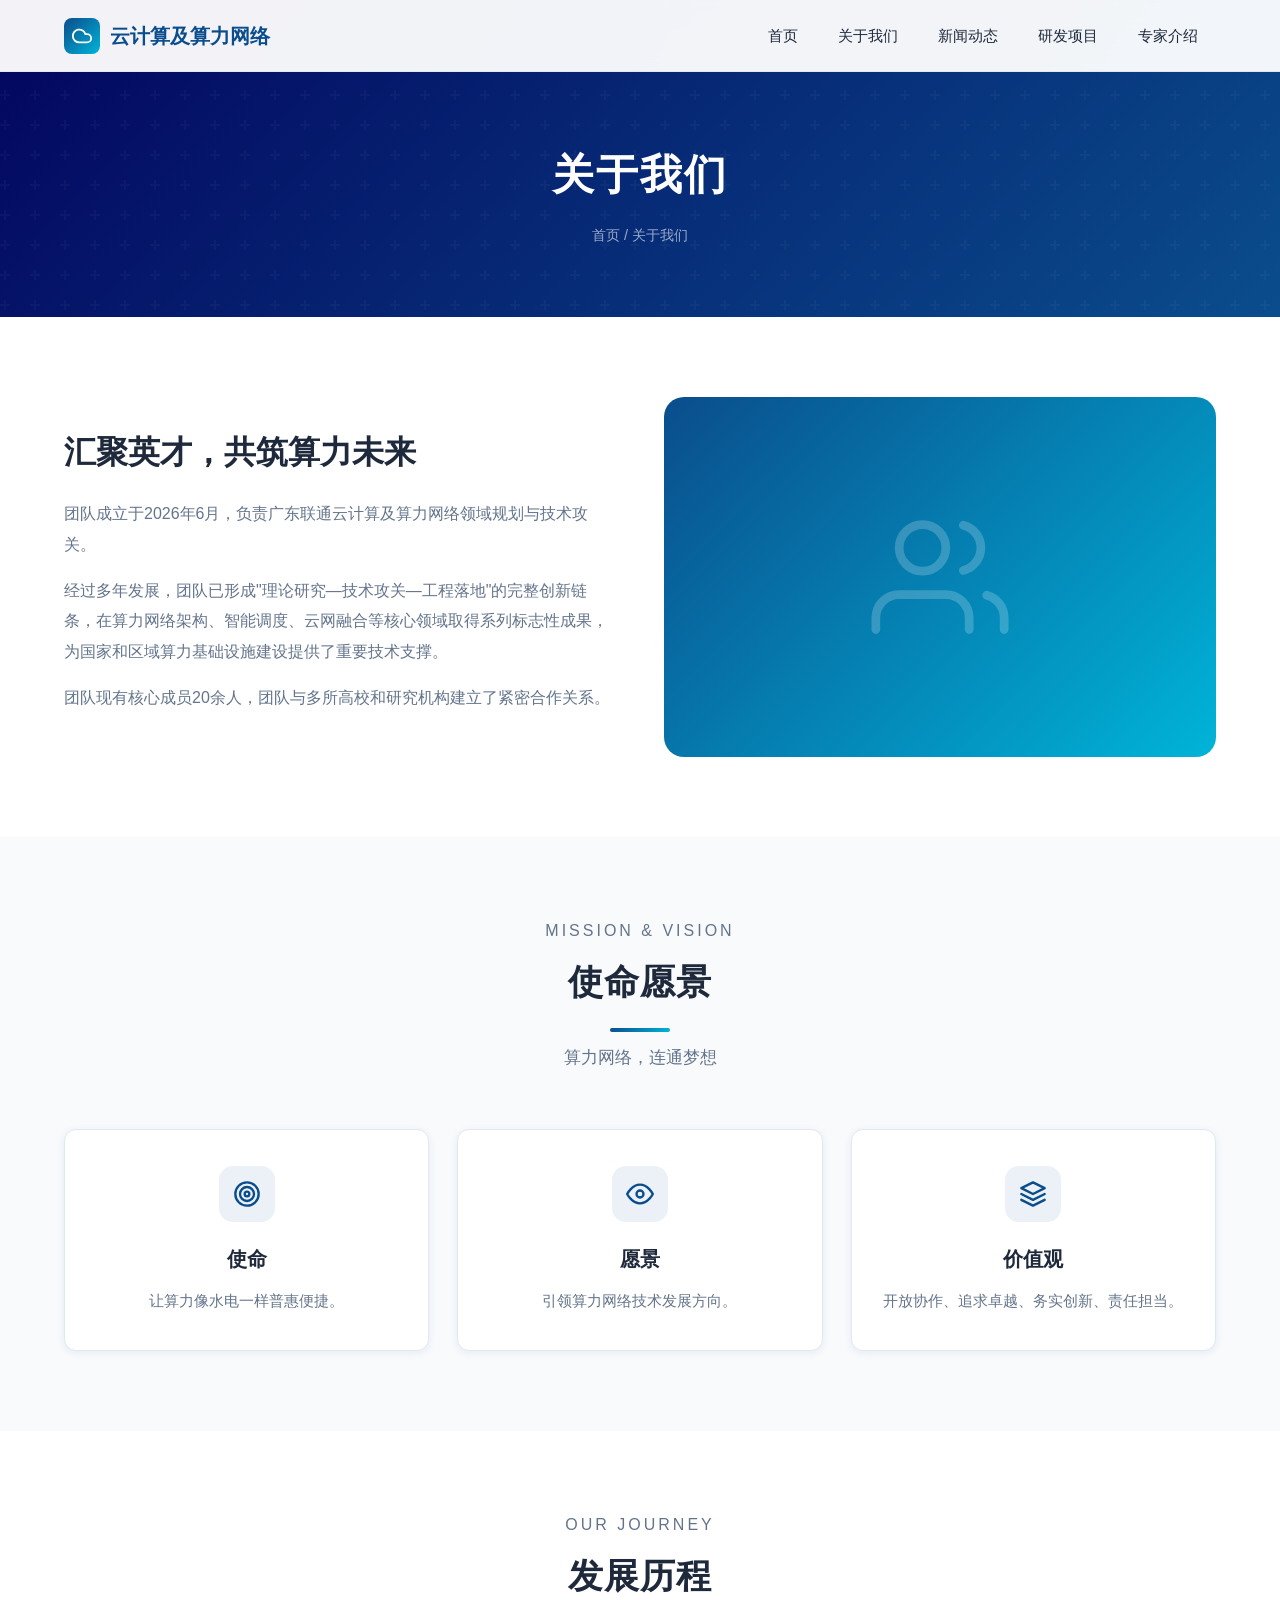
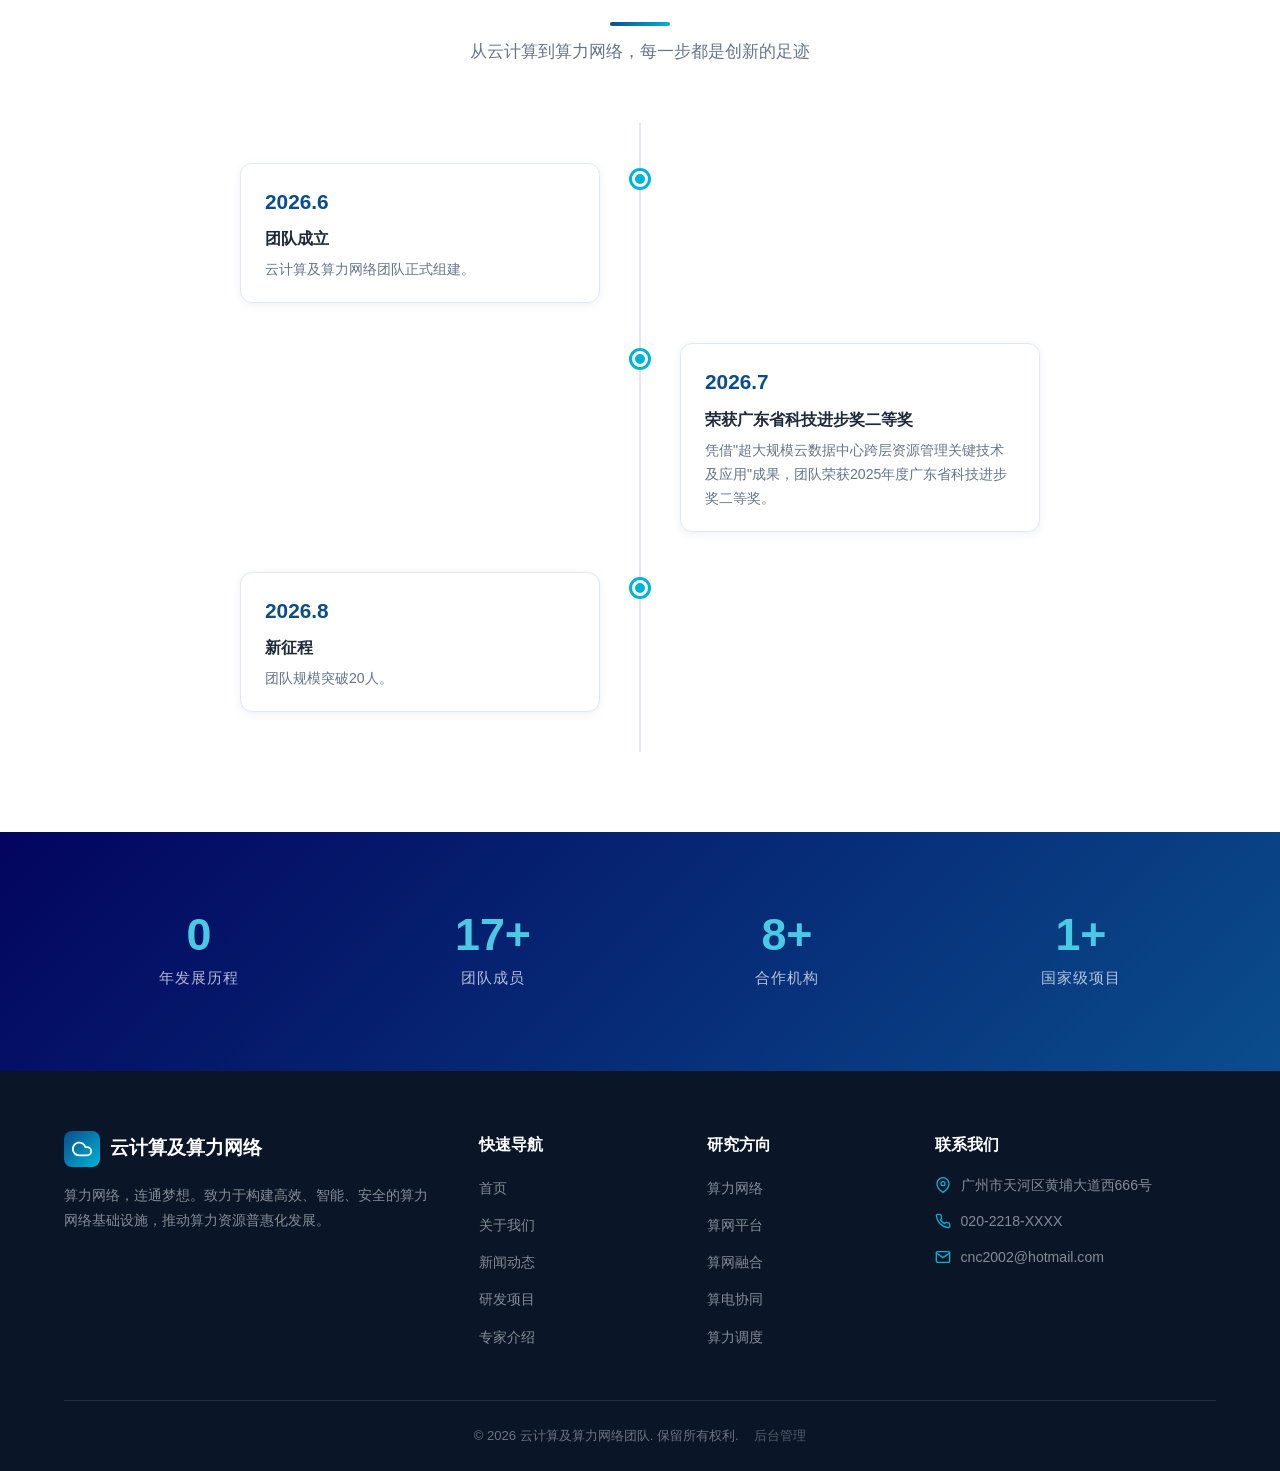
==== about.html @ 41dea6e2 "Add files via upload" ====
<!DOCTYPE html>
<html lang="zh-CN">
<head>
  <meta charset="UTF-8">
  <meta name="viewport" content="width=device-width, initial-scale=1.0">
  <meta name="description" content="了解云计算及算力网络团队 - 我们的使命、愿景、发展历程与组织架构。">
  <title>关于我们 | 云计算及算力网络</title>
  <link rel="stylesheet" href="./css/style.css">
</head>
<body>

  <!-- 导航栏 -->
  <nav class="navbar">
    <div class="container">
      <a href="./index.html" class="nav-logo">
        <span class="logo-icon">
          <svg viewBox="0 0 24 24" fill="none" stroke="currentColor" stroke-width="2" stroke-linecap="round" stroke-linejoin="round">
            <path d="M17.5 19H9a7 7 0 1 1 6.71-9h1.79a4.5 4.5 0 1 1 0 9Z"/>
          </svg>
        </span>
        <span>云计算及算力网络</span>
      </a>
      <ul class="nav-menu">
        <li><a href="./index.html">首页</a></li>
        <li><a href="./about.html">关于我们</a></li>
        <li><a href="./news.html">新闻动态</a></li>
        <li><a href="./projects.html">研发项目</a></li>
        <li><a href="./experts.html">专家介绍</a></li>
      </ul>
      <div class="nav-toggle">
        <span></span><span></span><span></span>
      </div>
    </div>
  </nav>

  <!-- 页面 Hero -->
  <section class="page-hero">
    <div class="container">
      <h1>关于我们</h1>
      <p class="breadcrumb"><a href="./index.html">首页</a> / 关于我们</p>
    </div>
  </section>

  <!-- 团队介绍 -->
  <section class="section">
    <div class="container">
      <div class="about-intro">
        <div class="about-text fade-in">
          <h2>汇聚英才，共筑算力未来</h2>
          <p>
            团队成立于2026年6月，负责广东联通云计算及算力网络领域规划与技术攻关。
          </p>
          <p>
            经过多年发展，团队已形成"理论研究—技术攻关—工程落地"的完整创新链条，在算力网络架构、智能调度、云网融合等核心领域取得系列标志性成果，为国家和区域算力基础设施建设提供了重要技术支撑。
          </p>
          <p>
            团队现有核心成员20余人，团队与多所高校和研究机构建立了紧密合作关系。
          </p>
        </div>
        <div class="about-visual fade-in">
          <svg viewBox="0 0 24 24" fill="none" stroke="currentColor" stroke-width="1.5" stroke-linecap="round" stroke-linejoin="round">
            <path d="M17 21v-2a4 4 0 0 0-4-4H5a4 4 0 0 0-4 4v2"/>
            <circle cx="9" cy="7" r="4"/>
            <path d="M23 21v-2a4 4 0 0 0-3-3.87"/>
            <path d="M16 3.13a4 4 0 0 1 0 7.75"/>
          </svg>
        </div>
      </div>
    </div>
  </section>

  <!-- 愿景 -->
  <section class="section section-light">
    <div class="container">
      <div class="section-title fade-in">
        <p class="subtitle">MISSION & VISION</p>
        <h2>使命愿景</h2>
        <p>算力网络，连通梦想</p>
      </div>
      <div class="mission-vision">
        <div class="mv-card fade-in">
          <div class="mv-icon">
            <svg viewBox="0 0 24 24" fill="none" stroke="currentColor" stroke-width="2" stroke-linecap="round" stroke-linejoin="round">
              <circle cx="12" cy="12" r="10"/>
              <circle cx="12" cy="12" r="6"/>
              <circle cx="12" cy="12" r="2"/>
            </svg>
          </div>
          <h3>使命</h3>
          <p>让算力像水电一样普惠便捷。</p>
        </div>
        <div class="mv-card fade-in">
          <div class="mv-icon">
            <svg viewBox="0 0 24 24" fill="none" stroke="currentColor" stroke-width="2" stroke-linecap="round" stroke-linejoin="round">
              <path d="M1 12s4-8 11-8 11 8 11 8-4 8-11 8-11-8-11-8z"/>
              <circle cx="12" cy="12" r="3"/>
            </svg>
          </div>
          <h3>愿景</h3>
          <p>引领算力网络技术发展方向。</p>
        </div>
        <div class="mv-card fade-in">
          <div class="mv-icon">
            <svg viewBox="0 0 24 24" fill="none" stroke="currentColor" stroke-width="2" stroke-linecap="round" stroke-linejoin="round">
              <path d="M12 2L2 7l10 5 10-5-10-5z"/>
              <path d="M2 17l10 5 10-5"/>
              <path d="M2 12l10 5 10-5"/>
            </svg>
          </div>
          <h3>价值观</h3>
          <p>开放协作、追求卓越、务实创新、责任担当。</p>
        </div>
      </div>
    </div>
  </section>

  <!-- 发展历程 -->
  <section class="section">
    <div class="container">
      <div class="section-title fade-in">
        <p class="subtitle">OUR JOURNEY</p>
        <h2>发展历程</h2>
        <p>从云计算到算力网络，每一步都是创新的足迹</p>
      </div>
      <div class="timeline">
        <div class="timeline-item fade-in">
          <div class="timeline-dot"></div>
          <div class="timeline-content">
            <div class="timeline-year">2026.6</div>
            <h4>团队成立</h4>
            <p>云计算及算力网络团队正式组建。</p>
          </div>
        </div>
            <div class="timeline-item fade-in">
          <div class="timeline-dot"></div>
          <div class="timeline-content">
            <div class="timeline-year">2026.7</div>
            <h4>荣获广东省科技进步奖二等奖</h4>
            <p>凭借"超大规模云数据中心跨层资源管理关键技术及应用"成果，团队荣获2025年度广东省科技进步奖二等奖。</p>
          </div>
        </div>
       
        <div class="timeline-item fade-in">
          <div class="timeline-dot"></div>
          <div class="timeline-content">
            <div class="timeline-year">2026.8</div>
            <h4>新征程</h4>
            <p>团队规模突破20人。</p>
          </div>
        </div>
      </div>
    </div>
  </section>

  <!-- 数据统计 -->
  <section class="stats-section">
    <div class="container">
      <div class="stats-grid">
        <div class="stat-item">
          <div class="stat-number" data-target="1" data-suffix="">0</div>
          <div class="stat-label">年发展历程</div>
        </div>
        <div class="stat-item">
          <div class="stat-number" data-target="20" data-suffix="+">0</div>
          <div class="stat-label">团队成员</div>
        </div>
        <div class="stat-item">
          <div class="stat-number" data-target="10" data-suffix="+">0</div>
          <div class="stat-label">合作机构</div>
        </div>
        <div class="stat-item">
          <div class="stat-number" data-target="2" data-suffix="+">0</div>
          <div class="stat-label">国家级项目</div>
        </div>
      </div>
    </div>
  </section>

  <!-- 页脚 -->
  <footer class="footer">
    <div class="container">
      <div class="footer-grid">
        <div class="footer-brand">
          <div class="footer-logo">
            <span class="logo-icon">
              <svg viewBox="0 0 24 24" fill="none" stroke="currentColor" stroke-width="2" stroke-linecap="round" stroke-linejoin="round">
                <path d="M17.5 19H9a7 7 0 1 1 6.71-9h1.79a4.5 4.5 0 1 1 0 9Z"/>
              </svg>
            </span>
            <span>云计算及算力网络</span>
          </div>
          <p>算力网络，连通梦想。致力于构建高效、智能、安全的算力网络基础设施，推动算力资源普惠化发展。</p>
        </div>
        <div class="footer-col">
          <h4>快速导航</h4>
          <ul>
            <li><a href="./index.html">首页</a></li>
            <li><a href="./about.html">关于我们</a></li>
            <li><a href="./news.html">新闻动态</a></li>
            <li><a href="./projects.html">研发项目</a></li>
            <li><a href="./experts.html">专家介绍</a></li>
          </ul>
        </div>
        <div class="footer-col">
          <h4>研究方向</h4>
          <ul>
            <li><a href="./projects.html">算力网络</a></li>
            <li><a href="./projects.html">算网平台</a></li>
            <li><a href="./projects.html">算网融合</a></li>
            <li><a href="./projects.html">算电协同</a></li>
            <li><a href="./projects.html">算力调度</a></li>
          </ul>
        </div>
        <div class="footer-col footer-contact">
          <h4>联系我们</h4>
          <div class="contact-item">
            <svg viewBox="0 0 24 24" fill="none" stroke="currentColor" stroke-width="2" stroke-linecap="round" stroke-linejoin="round">
              <path d="M21 10c0 7-9 13-9 13s-9-6-9-13a9 9 0 0 1 18 0z"/>
              <circle cx="12" cy="10" r="3"/>
            </svg>
            <span>广州市天河区黄埔大道西666号</span>
          </div>
          <div class="contact-item">
            <svg viewBox="0 0 24 24" fill="none" stroke="currentColor" stroke-width="2" stroke-linecap="round" stroke-linejoin="round">
              <path d="M22 16.92v3a2 2 0 0 1-2.18 2 19.79 19.79 0 0 1-8.63-3.07 19.5 19.5 0 0 1-6-6 19.79 19.79 0 0 1-3.07-8.67A2 2 0 0 1 4.11 2h3a2 2 0 0 1 2 1.72 12.84 12.84 0 0 0 .7 2.81 2 2 0 0 1-.45 2.11L8.09 9.91a16 16 0 0 0 6 6l1.27-1.27a2 2 0 0 1 2.11-.45 12.84 12.84 0 0 0 2.81.7A2 2 0 0 1 22 16.92z"/>
            </svg>
            <span>020-2218-XXXX</span>
          </div>
          <div class="contact-item">
            <svg viewBox="0 0 24 24" fill="none" stroke="currentColor" stroke-width="2" stroke-linecap="round" stroke-linejoin="round">
              <path d="M4 4h16c1.1 0 2 .9 2 2v12c0 1.1-.9 2-2 2H4c-1.1 0-2-.9-2-2V6c0-1.1.9-2 2-2z"/>
              <polyline points="22,6 12,13 2,6"/>
            </svg>
            <span>cnc2002@hotmail.com</span>
          </div>
        </div>
      </div>
      <div class="footer-bottom">
        <p>&copy; 2026 云计算及算力网络团队. 保留所有权利. <a href="./admin.html" style="color:rgba(255,255,255,0.3);margin-left:12px;">后台管理</a></p>
      </div>
    </div>
  </footer>

  <script src="./js/main.js"></script>
</body>
</html>
---- css/style.css ----
/* ============================
   云计算及算力网络 - 团队展示网站
   全局样式表
   ============================ */

/* ===== CSS 变量 ===== */
:root {
  --primary: #0A4D8C;
  --primary-dark: #073B6B;
  --primary-light: #1479C4;
  --accent: #00B4D8;
  --accent-light: #48CAE4;
  --dark: #03045E;
  --bg-light: #F8FAFC;
  --bg-white: #FFFFFF;
  --text-primary: #1E293B;
  --text-secondary: #64748B;
  --text-light: #94A3B8;
  --border: #E2E8F0;
  --gradient: linear-gradient(135deg, #0A4D8C 0%, #00B4D8 100%);
  --gradient-dark: linear-gradient(135deg, #03045E 0%, #0A4D8C 100%);
  --shadow-sm: 0 2px 8px rgba(10, 77, 140, 0.08);
  --shadow-md: 0 4px 20px rgba(10, 77, 140, 0.12);
  --shadow-lg: 0 8px 30px rgba(10, 77, 140, 0.16);
  --radius: 12px;
  --radius-lg: 20px;
  --max-width: 1200px;
  --transition: all 0.3s cubic-bezier(0.4, 0, 0.2, 1);
}

/* ===== Reset ===== */
*, *::before, *::after {
  margin: 0;
  padding: 0;
  box-sizing: border-box;
}

html {
  scroll-behavior: smooth;
  font-size: 16px;
}

body {
  font-family: "PingFang SC", "Microsoft YaHei", "Helvetica Neue", Arial, sans-serif;
  color: var(--text-primary);
  background: var(--bg-white);
  line-height: 1.7;
  overflow-x: hidden;
}

a {
  text-decoration: none;
  color: inherit;
  transition: var(--transition);
}

ul {
  list-style: none;
}

img {
  max-width: 100%;
  display: block;
}

/* ===== 通用容器 ===== */
.container {
  max-width: var(--max-width);
  margin: 0 auto;
  padding: 0 24px;
}

.section {
  padding: 80px 0;
}

.section-light {
  background: var(--bg-light);
}

.section-title {
  text-align: center;
  margin-bottom: 56px;
}

.section-title h2 {
  font-size: 2.2rem;
  font-weight: 700;
  color: var(--text-primary);
  margin-bottom: 12px;
  letter-spacing: 1px;
}

.section-title .subtitle {
  font-size: 1rem;
  color: var(--text-secondary);
  text-transform: uppercase;
  letter-spacing: 3px;
  margin-bottom: 8px;
}

.section-title p {
  font-size: 1.05rem;
  color: var(--text-secondary);
  max-width: 600px;
  margin: 0 auto;
}

/* 分隔线装饰 */
.section-title h2::after {
  content: '';
  display: block;
  width: 60px;
  height: 4px;
  background: var(--gradient);
  border-radius: 2px;
  margin: 16px auto 0;
}

/* ===== 导航栏 ===== */
.navbar {
  position: fixed;
  top: 0;
  left: 0;
  width: 100%;
  height: 72px;
  background: rgba(255, 255, 255, 0.95);
  backdrop-filter: blur(12px);
  -webkit-backdrop-filter: blur(12px);
  border-bottom: 1px solid var(--border);
  z-index: 1000;
  transition: var(--transition);
}

.navbar.scrolled {
  box-shadow: var(--shadow-sm);
  height: 64px;
}

.navbar .container {
  display: flex;
  align-items: center;
  justify-content: space-between;
  height: 100%;
}

.nav-logo {
  display: flex;
  align-items: center;
  gap: 10px;
  font-size: 1.25rem;
  font-weight: 700;
  color: var(--primary);
}

.nav-logo .logo-icon {
  width: 36px;
  height: 36px;
  display: flex;
  align-items: center;
  justify-content: center;
  background: var(--gradient);
  border-radius: 8px;
  color: white;
  flex-shrink: 0;
}

.nav-logo .logo-icon svg {
  width: 22px;
  height: 22px;
}

.nav-menu {
  display: flex;
  align-items: center;
  gap: 4px;
}

.nav-menu a {
  padding: 8px 18px;
  font-size: 0.95rem;
  font-weight: 500;
  color: var(--text-primary);
  border-radius: 8px;
  position: relative;
}

.nav-menu a:hover {
  color: var(--primary);
  background: rgba(10, 77, 140, 0.06);
}

.nav-menu a.active {
  color: var(--primary);
  font-weight: 600;
}

.nav-menu a.active::after {
  content: '';
  position: absolute;
  bottom: -2px;
  left: 50%;
  transform: translateX(-50%);
  width: 24px;
  height: 3px;
  background: var(--gradient);
  border-radius: 2px;
}

/* 移动端汉堡菜单 */
.nav-toggle {
  display: none;
  flex-direction: column;
  gap: 5px;
  cursor: pointer;
  padding: 8px;
}

.nav-toggle span {
  width: 24px;
  height: 2px;
  background: var(--text-primary);
  border-radius: 2px;
  transition: var(--transition);
}

.nav-toggle.active span:nth-child(1) {
  transform: rotate(45deg) translate(5px, 5px);
}

.nav-toggle.active span:nth-child(2) {
  opacity: 0;
}

.nav-toggle.active span:nth-child(3) {
  transform: rotate(-45deg) translate(5px, -5px);
}

/* ===== Hero 区域 ===== */
.hero {
  position: relative;
  min-height: 600px;
  display: flex;
  align-items: center;
  justify-content: center;
  text-align: center;
  background: var(--gradient-dark);
  color: white;
  overflow: hidden;
  padding-top: 72px;
}

.hero::before {
  content: '';
  position: absolute;
  top: 0;
  left: 0;
  width: 100%;
  height: 100%;
  background: url("data:image/svg+xml,%3Csvg xmlns='http://www.w3.org/2000/svg' width='60' height='60' viewBox='0 0 60 60'%3E%3Cg fill='none' fill-rule='evenodd'%3E%3Cg fill='%23ffffff' fill-opacity='0.03'%3E%3Cpath d='M36 34v-4h-2v4h-4v2h4v4h2v-4h4v-2h-4zm0-30V0h-2v4h-4v2h4v4h2V6h4V4h-4zM6 34v-4H4v4H0v2h4v4h2v-4h4v-2H6zM6 4V0H4v4H0v2h4v4h2V6h4V4H6z'/%3E%3C/g%3E%3C/g%3E%3C/svg%3E");
}

.hero-bg-animation {
  position: absolute;
  top: 0;
  left: 0;
  width: 100%;
  height: 100%;
  overflow: hidden;
  z-index: 0;
}

.hero-bg-animation .circle {
  position: absolute;
  border-radius: 50%;
  background: rgba(0, 180, 216, 0.08);
  animation: float 8s ease-in-out infinite;
}

.hero-bg-animation .circle:nth-child(1) {
  width: 400px;
  height: 400px;
  top: -100px;
  right: -100px;
  animation-delay: 0s;
}

.hero-bg-animation .circle:nth-child(2) {
  width: 300px;
  height: 300px;
  bottom: -80px;
  left: -80px;
  animation-delay: 3s;
}

.hero-bg-animation .circle:nth-child(3) {
  width: 200px;
  height: 200px;
  top: 50%;
  left: 60%;
  animation-delay: 5s;
}

@keyframes float {
  0%, 100% { transform: translateY(0) scale(1); }
  50% { transform: translateY(-30px) scale(1.05); }
}

.hero-content {
  position: relative;
  z-index: 1;
  max-width: 800px;
  padding: 0 24px;
  animation: fadeInUp 1s ease;
}

.hero-content h1 {
  font-size: 3.2rem;
  font-weight: 800;
  margin-bottom: 20px;
  letter-spacing: 2px;
  line-height: 1.3;
}

.hero-content .slogan {
  font-size: 1.4rem;
  font-weight: 300;
  color: var(--accent-light);
  margin-bottom: 36px;
  letter-spacing: 4px;
}

.hero-content .hero-desc {
  font-size: 1.05rem;
  color: rgba(255, 255, 255, 0.8);
  margin-bottom: 36px;
  line-height: 1.8;
}

.hero-buttons {
  display: flex;
  gap: 16px;
  justify-content: center;
  flex-wrap: wrap;
}

.btn {
  display: inline-flex;
  align-items: center;
  gap: 8px;
  padding: 12px 32px;
  font-size: 0.95rem;
  font-weight: 600;
  border-radius: 8px;
  border: none;
  cursor: pointer;
  transition: var(--transition);
  letter-spacing: 1px;
}

.btn-primary {
  background: var(--accent);
  color: white;
  box-shadow: 0 4px 15px rgba(0, 180, 216, 0.4);
}

.btn-primary:hover {
  background: var(--accent-light);
  transform: translateY(-2px);
  box-shadow: 0 6px 20px rgba(0, 180, 216, 0.5);
}

.btn-outline {
  background: transparent;
  color: white;
  border: 2px solid rgba(255, 255, 255, 0.4);
}

.btn-outline:hover {
  background: rgba(255, 255, 255, 0.1);
  border-color: white;
  transform: translateY(-2px);
}

/* 内页 Hero */
.page-hero {
  position: relative;
  background: var(--gradient-dark);
  color: white;
  padding: 140px 0 70px;
  text-align: center;
  overflow: hidden;
}

.page-hero::before {
  content: '';
  position: absolute;
  top: 0;
  left: 0;
  width: 100%;
  height: 100%;
  background: url("data:image/svg+xml,%3Csvg xmlns='http://www.w3.org/2000/svg' width='60' height='60' viewBox='0 0 60 60'%3E%3Cg fill='none' fill-rule='evenodd'%3E%3Cg fill='%23ffffff' fill-opacity='0.03'%3E%3Cpath d='M36 34v-4h-2v4h-4v2h4v4h2v-4h4v-2h-4zm0-30V0h-2v4h-4v2h4v4h2V6h4V4h-4zM6 34v-4H4v4H0v2h4v4h2v-4h4v-2H6zM6 4V0H4v4H0v2h4v4h2V6h4V4H6z'/%3E%3C/g%3E%3C/g%3E%3C/svg%3E");
}

.page-hero .container {
  position: relative;
  z-index: 1;
}

.page-hero h1 {
  font-size: 2.6rem;
  font-weight: 800;
  margin-bottom: 12px;
  letter-spacing: 2px;
}

.page-hero .breadcrumb {
  font-size: 0.9rem;
  color: rgba(255, 255, 255, 0.6);
}

.page-hero .breadcrumb a:hover {
  color: var(--accent-light);
}

/* ===== 卡片通用 ===== */
.card {
  background: var(--bg-white);
  border-radius: var(--radius);
  box-shadow: var(--shadow-sm);
  transition: var(--transition);
  overflow: hidden;
  border: 1px solid var(--border);
}

.card:hover {
  box-shadow: var(--shadow-lg);
  transform: translateY(-4px);
}

/* ===== 特性卡片 ===== */
.features-grid {
  display: grid;
  grid-template-columns: repeat(auto-fit, minmax(260px, 1fr));
  gap: 28px;
}

.feature-card {
  background: var(--bg-white);
  border-radius: var(--radius);
  padding: 36px 28px;
  text-align: center;
  box-shadow: var(--shadow-sm);
  transition: var(--transition);
  border: 1px solid var(--border);
}

.feature-card:hover {
  box-shadow: var(--shadow-lg);
  transform: translateY(-6px);
  border-color: var(--accent);
}

.feature-card .icon-wrap {
  width: 64px;
  height: 64px;
  margin: 0 auto 20px;
  display: flex;
  align-items: center;
  justify-content: center;
  background: var(--gradient);
  border-radius: 16px;
  color: white;
}

.feature-card .icon-wrap svg {
  width: 32px;
  height: 32px;
}

.feature-card h3 {
  font-size: 1.2rem;
  font-weight: 600;
  margin-bottom: 12px;
  color: var(--text-primary);
}

.feature-card p {
  font-size: 0.92rem;
  color: var(--text-secondary);
  line-height: 1.7;
}

/* ===== 数据统计 ===== */
.stats-section {
  background: var(--gradient-dark);
  color: white;
  padding: 60px 0;
}

.stats-grid {
  display: grid;
  grid-template-columns: repeat(auto-fit, minmax(200px, 1fr));
  gap: 24px;
  text-align: center;
}

.stat-item {
  padding: 20px;
}

.stat-item .stat-number {
  font-size: 2.8rem;
  font-weight: 800;
  color: var(--accent-light);
  line-height: 1;
  margin-bottom: 8px;
}

.stat-item .stat-label {
  font-size: 0.95rem;
  color: rgba(255, 255, 255, 0.7);
  letter-spacing: 1px;
}

/* ===== 新闻卡片 ===== */
.news-grid {
  display: grid;
  grid-template-columns: repeat(auto-fill, minmax(340px, 1fr));
  gap: 28px;
}

.news-card {
  background: var(--bg-white);
  border-radius: var(--radius);
  overflow: hidden;
  box-shadow: var(--shadow-sm);
  transition: var(--transition);
  border: 1px solid var(--border);
}

.news-card:hover {
  box-shadow: var(--shadow-lg);
  transform: translateY(-4px);
}

.news-card .news-image {
  width: 100%;
  height: 200px;
  background: var(--gradient);
  position: relative;
  display: flex;
  align-items: center;
  justify-content: center;
  overflow: hidden;
}

.news-card .news-image svg {
  width: 56px;
  height: 56px;
  color: rgba(255, 255, 255, 0.3);
}

.news-card .news-tag {
  position: absolute;
  top: 12px;
  left: 12px;
  padding: 4px 12px;
  background: rgba(255, 255, 255, 0.9);
  color: var(--primary);
  font-size: 0.78rem;
  font-weight: 600;
  border-radius: 4px;
}

.news-card .news-body {
  padding: 24px;
}

.news-card .news-date {
  font-size: 0.82rem;
  color: var(--text-light);
  margin-bottom: 8px;
}

.news-card h3 {
  font-size: 1.1rem;
  font-weight: 600;
  margin-bottom: 10px;
  color: var(--text-primary);
  line-height: 1.5;
}

.news-card p {
  font-size: 0.9rem;
  color: var(--text-secondary);
  line-height: 1.7;
  margin-bottom: 16px;
}

.news-card .read-more {
  font-size: 0.88rem;
  color: var(--primary);
  font-weight: 600;
  display: inline-flex;
  align-items: center;
  gap: 4px;
}

.news-card .read-more:hover {
  color: var(--accent);
  gap: 8px;
}

/* ===== 项目卡片 ===== */
.projects-grid {
  display: grid;
  grid-template-columns: repeat(auto-fill, minmax(340px, 1fr));
  gap: 28px;
}

.project-card {
  background: var(--bg-white);
  border-radius: var(--radius);
  overflow: hidden;
  box-shadow: var(--shadow-sm);
  transition: var(--transition);
  border: 1px solid var(--border);
}

.project-card:hover {
  box-shadow: var(--shadow-lg);
  transform: translateY(-4px);
}

.project-card .project-header {
  height: 140px;
  background: var(--gradient);
  display: flex;
  align-items: center;
  justify-content: center;
  position: relative;
}

.project-card .project-header svg {
  width: 48px;
  height: 48px;
  color: rgba(255, 255, 255, 0.4);
}

.project-card .project-status {
  position: absolute;
  top: 12px;
  right: 12px;
  padding: 4px 12px;
  background: rgba(255, 255, 255, 0.9);
  font-size: 0.78rem;
  font-weight: 600;
  border-radius: 4px;
  color: var(--primary);
}

.project-card .project-body {
  padding: 24px;
}

.project-card h3 {
  font-size: 1.15rem;
  font-weight: 600;
  margin-bottom: 10px;
  color: var(--text-primary);
}

.project-card .project-tags {
  display: flex;
  flex-wrap: wrap;
  gap: 8px;
  margin-bottom: 14px;
}

.project-card .project-tag {
  padding: 3px 10px;
  background: rgba(10, 77, 140, 0.08);
  color: var(--primary);
  font-size: 0.78rem;
  border-radius: 4px;
}

.project-card p {
  font-size: 0.9rem;
  color: var(--text-secondary);
  line-height: 1.7;
}

/* ===== 专家卡片 ===== */
.experts-grid {
  display: grid;
  grid-template-columns: repeat(auto-fill, minmax(280px, 1fr));
  gap: 28px;
}

.expert-card {
  background: var(--bg-white);
  border-radius: var(--radius);
  overflow: hidden;
  box-shadow: var(--shadow-sm);
  transition: var(--transition);
  border: 1px solid var(--border);
  text-align: center;
}

.expert-card:hover {
  box-shadow: var(--shadow-lg);
  transform: translateY(-4px);
}

.expert-card .expert-avatar {
  width: 120px;
  height: 120px;
  margin: 32px auto 20px;
  border-radius: 50%;
  background: var(--gradient);
  display: flex;
  align-items: center;
  justify-content: center;
  font-size: 2.4rem;
  font-weight: 700;
  color: white;
  position: relative;
}

.expert-card .expert-avatar::after {
  content: '';
  position: absolute;
  bottom: 2px;
  right: 2px;
  width: 20px;
  height: 20px;
  background: #22C55E;
  border: 3px solid white;
  border-radius: 50%;
}

.expert-card .expert-body {
  padding: 0 24px 28px;
}

.expert-card h3 {
  font-size: 1.2rem;
  font-weight: 600;
  margin-bottom: 4px;
  color: var(--text-primary);
}

.expert-card .expert-title {
  font-size: 0.88rem;
  color: var(--primary);
  font-weight: 500;
  margin-bottom: 14px;
}

.expert-card .expert-desc {
  font-size: 0.88rem;
  color: var(--text-secondary);
  line-height: 1.7;
  margin-bottom: 16px;
}

.expert-card .expert-tags {
  display: flex;
  flex-wrap: wrap;
  gap: 6px;
  justify-content: center;
}

.expert-card .expert-tag {
  padding: 3px 10px;
  background: rgba(10, 77, 140, 0.06);
  color: var(--text-secondary);
  font-size: 0.76rem;
  border-radius: 4px;
}

/* ===== 时间线 ===== */
.timeline {
  position: relative;
  max-width: 800px;
  margin: 0 auto;
  padding: 20px 0;
}

.timeline::before {
  content: '';
  position: absolute;
  left: 50%;
  top: 0;
  bottom: 0;
  width: 2px;
  background: var(--border);
  transform: translateX(-50%);
}

.timeline-item {
  position: relative;
  padding: 20px 0;
  width: 50%;
  padding-right: 40px;
}

.timeline-item:nth-child(even) {
  left: 50%;
  padding-right: 0;
  padding-left: 40px;
}

.timeline-item .timeline-dot {
  position: absolute;
  top: 28px;
  right: -8px;
  width: 16px;
  height: 16px;
  background: var(--accent);
  border: 3px solid white;
  border-radius: 50%;
  box-shadow: 0 0 0 3px var(--accent);
  z-index: 1;
}

.timeline-item:nth-child(even) .timeline-dot {
  right: auto;
  left: -8px;
}

.timeline-item .timeline-content {
  background: var(--bg-white);
  padding: 20px 24px;
  border-radius: var(--radius);
  box-shadow: var(--shadow-sm);
  border: 1px solid var(--border);
}

.timeline-item .timeline-year {
  font-size: 1.3rem;
  font-weight: 700;
  color: var(--primary);
  margin-bottom: 6px;
}

.timeline-item .timeline-content h4 {
  font-size: 1rem;
  font-weight: 600;
  margin-bottom: 6px;
  color: var(--text-primary);
}

.timeline-item .timeline-content p {
  font-size: 0.88rem;
  color: var(--text-secondary);
}

/* ===== 关于我们 - 介绍区域 ===== */
.about-intro {
  display: grid;
  grid-template-columns: 1fr 1fr;
  gap: 48px;
  align-items: center;
}

.about-intro .about-text h2 {
  font-size: 2rem;
  font-weight: 700;
  margin-bottom: 20px;
  color: var(--text-primary);
}

.about-intro .about-text p {
  font-size: 1rem;
  color: var(--text-secondary);
  line-height: 1.9;
  margin-bottom: 16px;
}

.about-intro .about-visual {
  position: relative;
  height: 360px;
  border-radius: var(--radius-lg);
  background: var(--gradient);
  display: flex;
  align-items: center;
  justify-content: center;
  overflow: hidden;
}

.about-intro .about-visual svg {
  width: 140px;
  height: 140px;
  color: rgba(255, 255, 255, 0.2);
}

/* 使命愿景 */
.mission-vision {
  display: grid;
  grid-template-columns: repeat(auto-fit, minmax(300px, 1fr));
  gap: 28px;
}

.mv-card {
  background: var(--bg-white);
  border-radius: var(--radius);
  padding: 36px 28px;
  box-shadow: var(--shadow-sm);
  border: 1px solid var(--border);
  text-align: center;
  transition: var(--transition);
}

.mv-card:hover {
  box-shadow: var(--shadow-md);
  transform: translateY(-4px);
}

.mv-card .mv-icon {
  width: 56px;
  height: 56px;
  margin: 0 auto 20px;
  display: flex;
  align-items: center;
  justify-content: center;
  background: rgba(10, 77, 140, 0.08);
  border-radius: 14px;
  color: var(--primary);
}

.mv-card .mv-icon svg {
  width: 28px;
  height: 28px;
}

.mv-card h3 {
  font-size: 1.25rem;
  font-weight: 600;
  margin-bottom: 12px;
  color: var(--text-primary);
}

.mv-card p {
  font-size: 0.92rem;
  color: var(--text-secondary);
  line-height: 1.8;
}

/* ===== 新闻详情列表 ===== */
.news-list {
  max-width: 800px;
  margin: 0 auto;
}

.news-list-item {
  display: flex;
  gap: 24px;
  padding: 28px 0;
  border-bottom: 1px solid var(--border);
  transition: var(--transition);
}

.news-list-item:hover {
  padding-left: 8px;
}

.news-list-item .news-date-box {
  flex-shrink: 0;
  width: 80px;
  text-align: center;
  padding: 12px;
  background: var(--bg-light);
  border-radius: var(--radius);
}

.news-list-item .news-date-box .day {
  font-size: 1.8rem;
  font-weight: 700;
  color: var(--primary);
  line-height: 1;
}

.news-list-item .news-date-box .month {
  font-size: 0.82rem;
  color: var(--text-secondary);
  margin-top: 4px;
}

.news-list-item .news-content h3 {
  font-size: 1.1rem;
  font-weight: 600;
  margin-bottom: 8px;
  color: var(--text-primary);
}

.news-list-item .news-content h3:hover {
  color: var(--primary);
}

.news-list-item .news-content p {
  font-size: 0.9rem;
  color: var(--text-secondary);
  line-height: 1.7;
  margin-bottom: 8px;
}

.news-list-item .news-content .news-meta {
  display: flex;
  gap: 16px;
  font-size: 0.82rem;
  color: var(--text-light);
}

/* ===== 筛选标签 ===== */
.filter-tabs {
  display: flex;
  gap: 12px;
  justify-content: center;
  margin-bottom: 40px;
  flex-wrap: wrap;
}

.filter-tab {
  padding: 8px 20px;
  font-size: 0.9rem;
  font-weight: 500;
  color: var(--text-secondary);
  background: var(--bg-white);
  border: 1px solid var(--border);
  border-radius: 20px;
  cursor: pointer;
  transition: var(--transition);
}

.filter-tab:hover {
  border-color: var(--primary);
  color: var(--primary);
}

.filter-tab.active {
  background: var(--primary);
  color: white;
  border-color: var(--primary);
}

/* ===== 页脚 ===== */
.footer {
  background: #0A1628;
  color: rgba(255, 255, 255, 0.7);
  padding: 60px 0 24px;
}

.footer-grid {
  display: grid;
  grid-template-columns: 2fr 1fr 1fr 1.5fr;
  gap: 40px;
  margin-bottom: 40px;
}

.footer-brand .footer-logo {
  display: flex;
  align-items: center;
  gap: 10px;
  font-size: 1.2rem;
  font-weight: 700;
  color: white;
  margin-bottom: 16px;
}

.footer-brand .footer-logo .logo-icon {
  width: 36px;
  height: 36px;
  display: flex;
  align-items: center;
  justify-content: center;
  background: var(--gradient);
  border-radius: 8px;
}

.footer-brand .footer-logo .logo-icon svg {
  width: 22px;
  height: 22px;
}

.footer-brand p {
  font-size: 0.88rem;
  line-height: 1.8;
  color: rgba(255, 255, 255, 0.5);
}

.footer-col h4 {
  font-size: 1rem;
  font-weight: 600;
  color: white;
  margin-bottom: 16px;
}

.footer-col ul li {
  margin-bottom: 10px;
}

.footer-col ul li a {
  font-size: 0.88rem;
  color: rgba(255, 255, 255, 0.5);
}

.footer-col ul li a:hover {
  color: var(--accent-light);
}

.footer-contact .contact-item {
  display: flex;
  align-items: flex-start;
  gap: 10px;
  margin-bottom: 12px;
  font-size: 0.88rem;
  color: rgba(255, 255, 255, 0.5);
}

.footer-contact .contact-item svg {
  width: 16px;
  height: 16px;
  flex-shrink: 0;
  margin-top: 3px;
  color: var(--accent);
}

.footer-bottom {
  border-top: 1px solid rgba(255, 255, 255, 0.1);
  padding-top: 24px;
  text-align: center;
  font-size: 0.82rem;
  color: rgba(255, 255, 255, 0.4);
}

/* ===== 动画 ===== */
@keyframes fadeInUp {
  from {
    opacity: 0;
    transform: translateY(30px);
  }
  to {
    opacity: 1;
    transform: translateY(0);
  }
}

.fade-in {
  opacity: 0;
  transform: translateY(30px);
  transition: opacity 0.6s ease, transform 0.6s ease;
}

.fade-in.visible {
  opacity: 1;
  transform: translateY(0);
}

/* ===== 响应式 ===== */
@media (max-width: 768px) {
  .nav-menu {
    position: fixed;
    top: 72px;
    left: 0;
    width: 100%;
    background: white;
    flex-direction: column;
    padding: 16px;
    gap: 0;
    box-shadow: var(--shadow-md);
    transform: translateY(-150%);
    transition: var(--transition);
  }

  .nav-menu.active {
    transform: translateY(0);
  }

  .nav-menu a {
    width: 100%;
    padding: 14px 18px;
    border-radius: 8px;
  }

  .nav-toggle {
    display: flex;
  }

  .hero-content h1 {
    font-size: 2rem;
  }

  .hero-content .slogan {
    font-size: 1.1rem;
    letter-spacing: 2px;
  }

  .section {
    padding: 56px 0;
  }

  .section-title h2 {
    font-size: 1.7rem;
  }

  .about-intro {
    grid-template-columns: 1fr;
  }

  .about-intro .about-visual {
    height: 240px;
  }

  .footer-grid {
    grid-template-columns: 1fr;
    gap: 28px;
  }

  .timeline::before {
    left: 20px;
  }

  .timeline-item {
    width: 100%;
    padding-right: 0;
    padding-left: 52px;
  }

  .timeline-item:nth-child(even) {
    left: 0;
    padding-left: 52px;
  }

  .timeline-item .timeline-dot {
    right: auto;
    left: 12px;
  }

  .timeline-item:nth-child(even) .timeline-dot {
    left: 12px;
  }

  .stats-grid {
    grid-template-columns: repeat(2, 1fr);
  }

  .page-hero h1 {
    font-size: 2rem;
  }
}

@media (max-width: 480px) {
  .hero-content h1 {
    font-size: 1.6rem;
  }

  .hero-buttons {
    flex-direction: column;
    width: 100%;
  }

  .btn {
    width: 100%;
    justify-content: center;
  }

  .news-grid,
  .projects-grid,
  .experts-grid {
    grid-template-columns: 1fr;
  }

  .stat-item .stat-number {
    font-size: 2.2rem;
  }
}
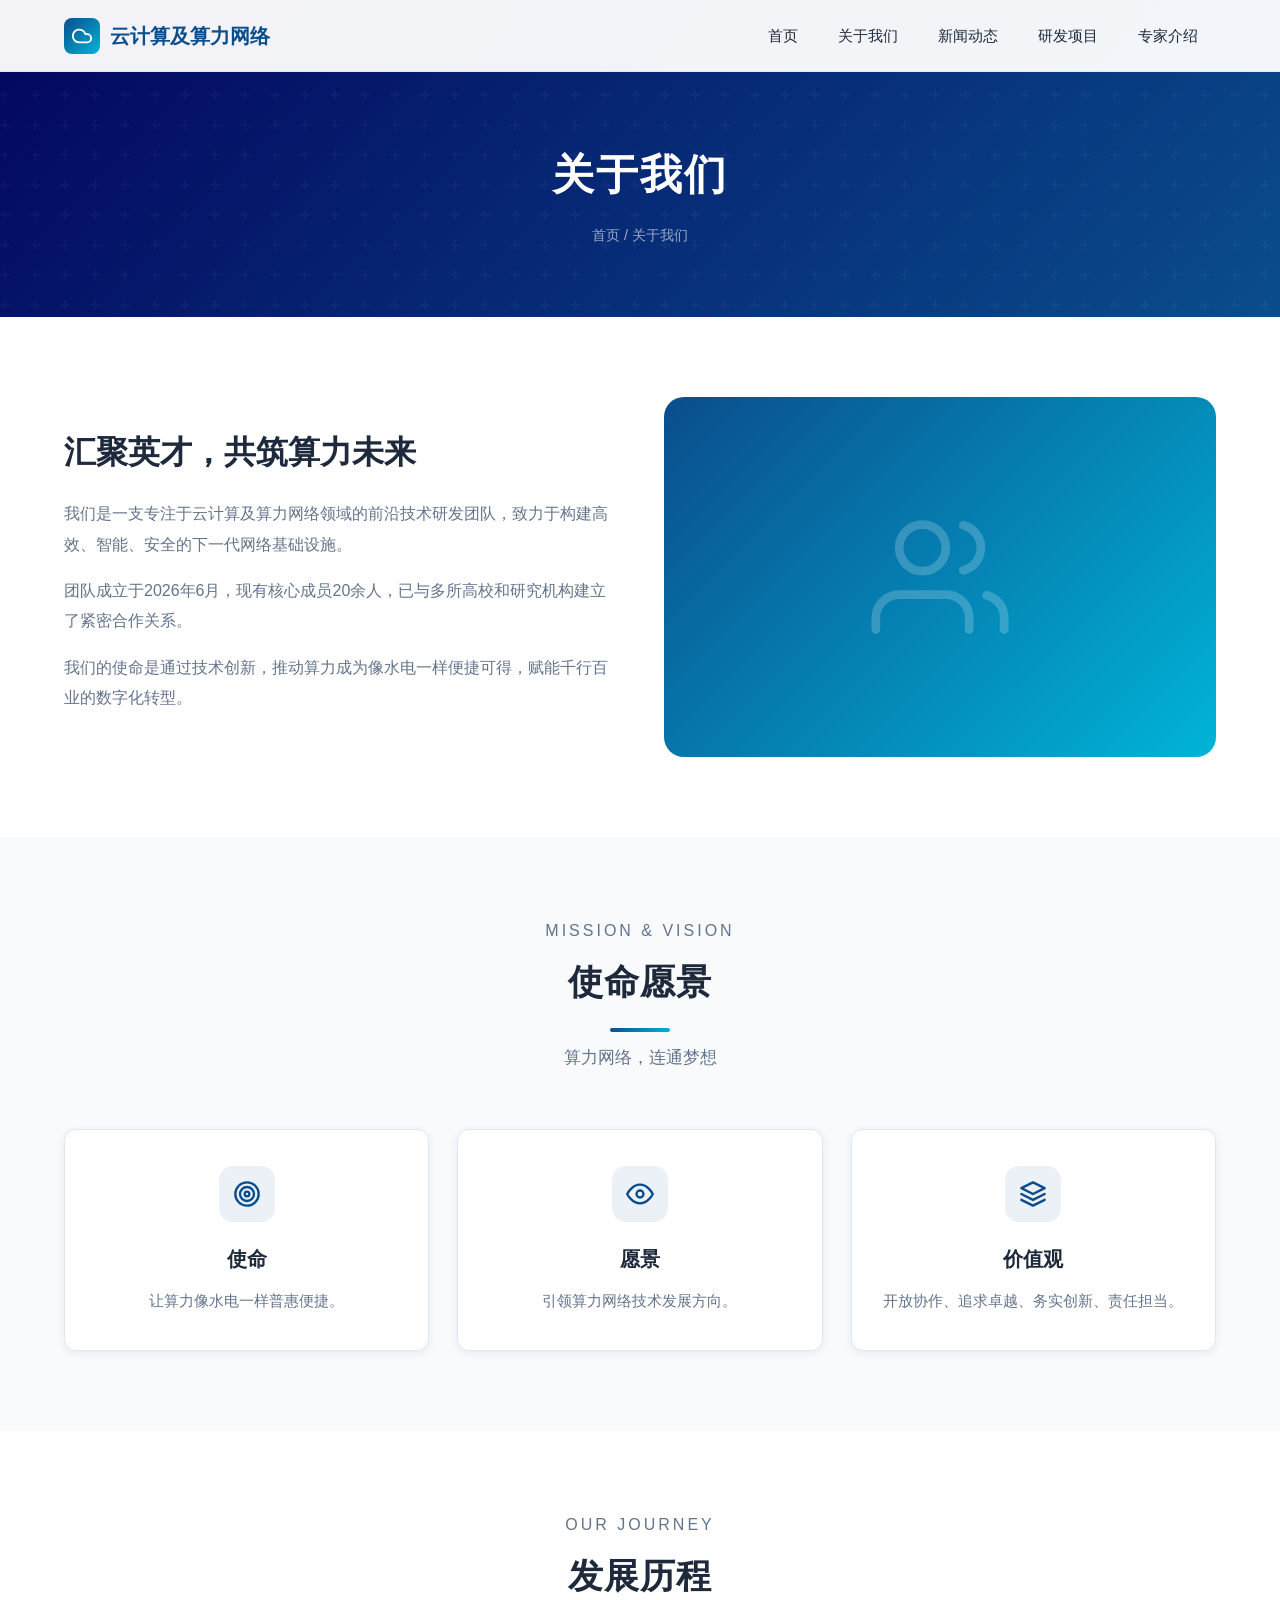
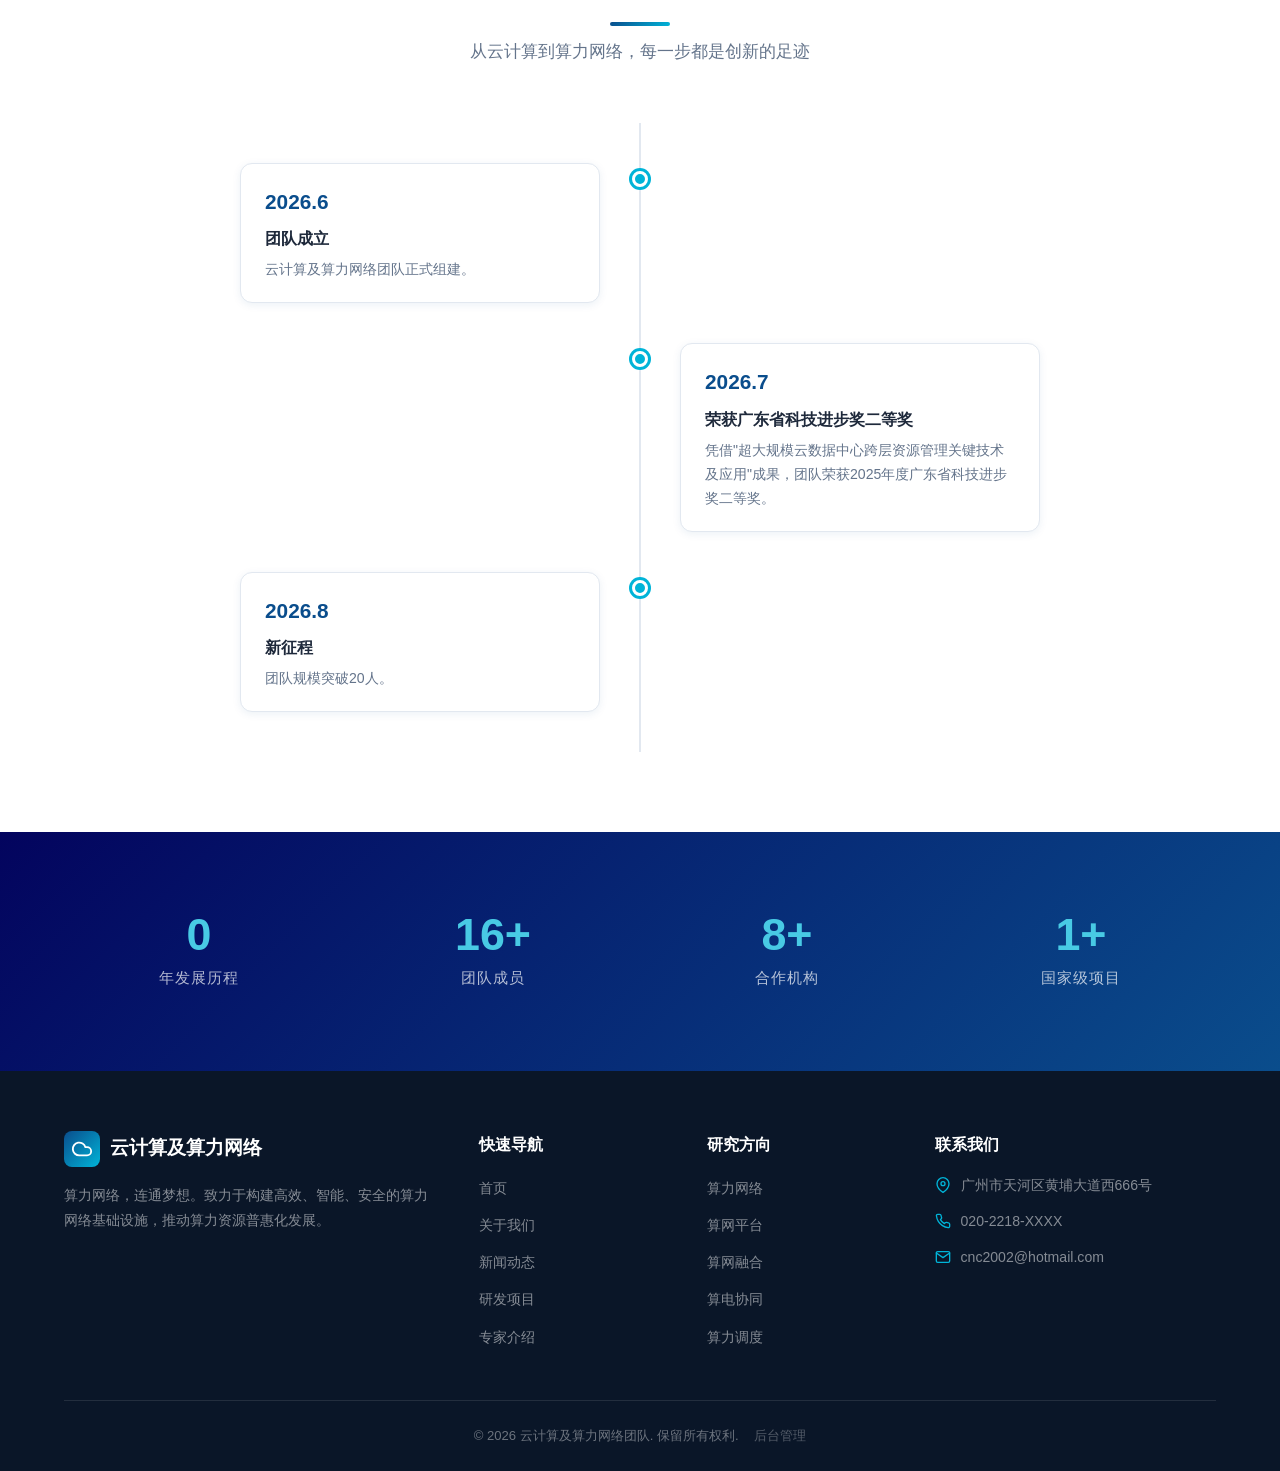
==== commit a12d13d3: "Update about.html" ====
--- a/about.html
+++ b/about.html
@@ -48,13 +48,13 @@
         <div class="about-text fade-in">
           <h2>汇聚英才，共筑算力未来</h2>
           <p>
-            团队成立于2026年6月，负责广东联通云计算及算力网络领域规划与技术攻关。
+            我们是一支专注于云计算及算力网络领域的前沿技术研发团队，致力于构建高效、智能、安全的下一代网络基础设施。
           </p>
           <p>
-            经过多年发展，团队已形成"理论研究—技术攻关—工程落地"的完整创新链条，在算力网络架构、智能调度、云网融合等核心领域取得系列标志性成果，为国家和区域算力基础设施建设提供了重要技术支撑。
+            团队成立于2026年6月，现有核心成员20余人，已与多所高校和研究机构建立了紧密合作关系。
           </p>
           <p>
-            团队现有核心成员20余人，团队与多所高校和研究机构建立了紧密合作关系。
+            我们的使命是通过技术创新，推动算力成为像水电一样便捷可得，赋能千行百业的数字化转型。
           </p>
         </div>
         <div class="about-visual fade-in">
